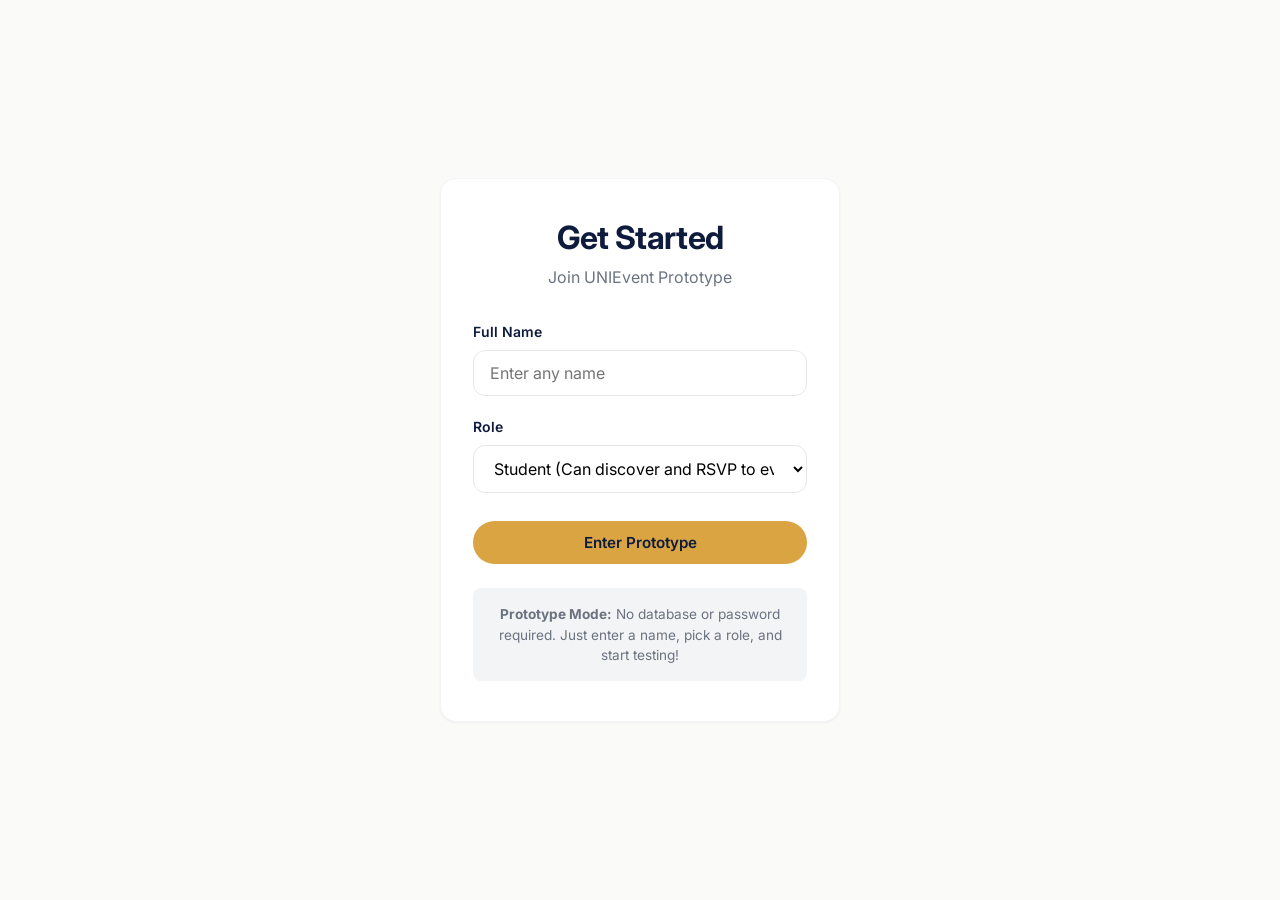
==== admin.html @ 9e29247a "feat: Add UNIEvent static prototype" ====
<!DOCTYPE html>
<html lang="en">
<head>
  <meta charset="UTF-8">
  <meta name="viewport" content="width=device-width, initial-scale=1.0">
  <title>Admin Dashboard | UNIEvent</title>
  <link rel="stylesheet" href="style.css">
  <script src="app.js"></script>
</head>
<body>
  <div class="main-content">
    <div class="container max-w-7xl">
      <div style="margin-bottom: 2rem;">
        <h1 class="title">Admin Dashboard</h1>
        <p style="color: var(--gray-500); margin-top: 0.5rem; font-size: 1.125rem;">Review and manage event submissions</p>
      </div>

      <div class="grid grid-cols-1 grid-cols-2">
        <div>
          <h2 style="font-size: 1.25rem; font-weight: 700; margin-bottom: 1rem; border-bottom: 2px solid var(--gray-200); padding-bottom: 0.5rem;">Needs Approval</h2>
          <div id="pending-list" style="display: flex; flex-direction: column; gap: 1rem;"></div>
        </div>

        <div>
          <h2 style="font-size: 1.25rem; font-weight: 700; margin-bottom: 1rem; border-bottom: 2px solid var(--gray-200); padding-bottom: 0.5rem;">Recently Decided</h2>
          <div id="decided-list" style="display: flex; flex-direction: column; gap: 1rem;"></div>
        </div>
      </div>
    </div>
  </div>

  <script>
    document.addEventListener('DOMContentLoaded', () => {
      if (!checkAuth()) return;

      if (currentUser.role !== 'admin') {
        window.location.href = 'index.html';
        return;
      }

      loadAdminData();
    });

    function loadAdminData() {
      const allEvents = JSON.parse(localStorage.getItem('uni_events') || '[]');
      
      const pending = allEvents.filter(e => e.status === 'pending');
      const decided = allEvents.filter(e => e.status !== 'pending').slice(0, 10);

      renderPending(pending);
      renderDecided(decided);
    }

    function renderPending(events) {
      const container = document.getElementById('pending-list');
      if (events.length === 0) {
        container.innerHTML = `<div style="padding: 2rem; text-align: center; color: var(--gray-500); background: var(--white); border-radius: 1rem; border: 1px dashed var(--gray-200);">All caught up! No pending events.</div>`;
        return;
      }

      container.innerHTML = events.map(ev => `
        <div class="card" style="padding: 1.5rem; display: flex; flex-direction: column; gap: 1rem;">
          <div style="display: flex; justify-content: space-between; align-items: flex-start;">
            <div>
              <span class="badge badge-pending" style="margin-bottom: 0.5rem;">${ev.category}</span>
              <h3 style="font-size: 1.125rem; font-weight: 700;">${ev.title}</h3>
              <div style="font-size: 0.875rem; color: var(--gray-500); margin-top: 0.25rem;">
                By ${ev.requested_by_name || 'Unknown'} &bull; ${ev.venue} &bull; ${ev.event_date}
              </div>
            </div>
            ${ev.image_url ? `<img src="${ev.image_url}" style="width: 60px; height: 60px; border-radius: 0.5rem; object-fit: cover;">` : ''}
          </div>
          <p style="font-size: 0.875rem; color: var(--gray-500); display: -webkit-box; -webkit-line-clamp: 2; -webkit-box-orient: vertical; overflow: hidden;">
            ${ev.description}
          </p>
          <div style="display: flex; gap: 0.5rem; border-top: 1px solid var(--gray-100); padding-top: 1rem; margin-top: 0.5rem;">
            <button onclick="handleDecision('${ev.id}', 'approved')" class="btn btn-primary" style="flex: 1;">Approve</button>
            <button onclick="handleRejectPrompt('${ev.id}')" class="btn btn-outline" style="flex: 1; color: #9B1C1C; border-color: #FDE8E8; background: #FDE8E8;">Reject</button>
          </div>
        </div>
      `).join('');
    }

    function renderDecided(events) {
      const container = document.getElementById('decided-list');
      if (events.length === 0) {
        container.innerHTML = `<div style="padding: 2rem; text-align: center; color: var(--gray-500);">No recent history.</div>`;
        return;
      }

      container.innerHTML = events.map(ev => `
        <div class="card" style="padding: 1rem; display: flex; align-items: center; justify-content: space-between;">
          <div>
            <h4 style="font-weight: 600; font-size: 0.95rem;">${ev.title}</h4>
            <div style="font-size: 0.75rem; color: var(--gray-500);">By ${ev.requested_by_name || 'Unknown'}</div>
          </div>
          <span class="badge badge-${ev.status}">${ev.status}</span>
        </div>
      `).join('');
    }

    function handleDecision(id, status, reason = null) {
      const events = JSON.parse(localStorage.getItem('uni_events') || '[]');
      const idx = events.findIndex(e => e.id === id);
      if (idx !== -1) {
        events[idx].status = status;
        events[idx].reject_reason = reason;
        localStorage.setItem('uni_events', JSON.stringify(events));
        showToast(`Event ${status}`);
        loadAdminData();
      }
    }

    function handleRejectPrompt(id) {
      const reason = prompt("Enter reason for rejection:");
      if (reason !== null && reason.trim() !== "") {
        handleDecision(id, 'rejected', reason.trim());
      } else if (reason !== null) {
        showToast('Reason is required to reject');
      }
    }
  </script>
</body>
</html>
---- style.css ----
@import url('https://fonts.googleapis.com/css2?family=Inter:wght@400;500;600;700;800&display=swap');

:root {
  --navy: #0F1B3C;
  --amber: #D9A441;
  --offwhite: #FAFAF8;
  --white: #FFFFFF;
  --gray-100: #F3F4F6;
  --gray-200: #E5E7EB;
  --gray-400: #9CA3AF;
  --gray-500: #6B7280;
  --shadow-sm: 0 1px 2px 0 rgb(0 0 0 / 0.05);
  --shadow-md: 0 4px 6px -1px rgb(0 0 0 / 0.1), 0 2px 4px -2px rgb(0 0 0 / 0.1);
  --shadow-lg: 0 10px 15px -3px rgb(0 0 0 / 0.1), 0 4px 6px -4px rgb(0 0 0 / 0.1);
}

* {
  box-sizing: border-box;
  margin: 0;
  padding: 0;
}

body {
  font-family: 'Inter', sans-serif;
  background-color: var(--offwhite);
  color: var(--navy);
  line-height: 1.5;
  -webkit-font-smoothing: antialiased;
}

a {
  color: inherit;
  text-decoration: none;
}

button {
  cursor: pointer;
  font-family: inherit;
}

/* Typography */
h1, h2, h3, h4 {
  font-weight: 700;
  letter-spacing: -0.02em;
}

.title {
  font-size: 2.5rem;
  line-height: 1.2;
}

/* Utilities */
.container {
  max-w-width: 1200px;
  margin: 0 auto;
  padding: 0 1.5rem;
}

.max-w-md { max-width: 28rem; margin: 0 auto; }
.max-w-7xl { max-width: 80rem; margin: 0 auto; }

/* Buttons */
.btn {
  display: inline-flex;
  align-items: center;
  justify-content: center;
  padding: 0.75rem 1.5rem;
  border-radius: 9999px; /* full rounded */
  font-weight: 600;
  transition: all 0.2s ease;
  border: none;
  font-size: 0.95rem;
}

.btn-primary {
  background-color: var(--amber);
  color: var(--navy);
}

.btn-primary:hover {
  transform: translateY(-1px);
  box-shadow: var(--shadow-md);
  filter: brightness(0.95);
}

.btn-navy {
  background-color: var(--navy);
  color: var(--white);
}

.btn-navy:hover {
  transform: translateY(-1px);
  box-shadow: var(--shadow-md);
  opacity: 0.95;
}

.btn-outline {
  background-color: transparent;
  border: 1px solid var(--gray-200);
  color: var(--navy);
}

.btn-outline:hover {
  background-color: var(--gray-100);
}

.btn:disabled {
  opacity: 0.5;
  cursor: not-allowed;
  transform: none;
  box-shadow: none;
}

/* Cards */
.card {
  background-color: var(--white);
  border-radius: 1rem;
  box-shadow: var(--shadow-sm);
  transition: all 0.3s ease;
  border: 1px solid var(--gray-100);
  overflow: hidden;
}

.card:hover {
  transform: translateY(-2px);
  box-shadow: var(--shadow-md);
}

/* Forms */
.form-group {
  margin-bottom: 1.25rem;
}

.form-label {
  display: block;
  font-size: 0.875rem;
  font-weight: 600;
  margin-bottom: 0.5rem;
}

.form-control {
  width: 100%;
  padding: 0.75rem 1rem;
  border-radius: 0.75rem;
  border: 1px solid var(--gray-200);
  font-family: inherit;
  font-size: 1rem;
  transition: all 0.2s;
  background-color: var(--white);
}

.form-control:focus {
  outline: none;
  border-color: var(--amber);
  box-shadow: 0 0 0 3px rgba(217, 164, 65, 0.1);
}

/* Navigation */
.navbar {
  background-color: rgba(255, 255, 255, 0.8);
  backdrop-filter: blur(12px);
  border-bottom: 1px solid var(--gray-100);
  position: fixed;
  top: 0;
  left: 0;
  right: 0;
  height: 4rem;
  z-index: 50;
  display: flex;
  align-items: center;
}

.nav-container {
  display: flex;
  justify-content: space-between;
  align-items: center;
  width: 100%;
  max-width: 80rem;
  margin: 0 auto;
  padding: 0 1.5rem;
}

.nav-brand {
  font-size: 1.25rem;
  font-weight: 800;
  letter-spacing: -0.05em;
}

.nav-brand span {
  color: var(--amber);
}

.nav-right {
  display: flex;
  align-items: center;
  gap: 1.5rem;
}

.nav-links {
  display: flex;
  gap: 1.5rem;
}

.nav-link {
  font-size: 0.875rem;
  font-weight: 600;
  color: var(--gray-500);
  transition: color 0.2s;
}

.nav-link:hover {
  color: var(--navy);
}

.user-profile {
  display: flex;
  align-items: center;
  gap: 1rem;
  padding-left: 1.5rem;
  border-left: 1px solid var(--gray-200);
}

.user-info {
  display: flex;
  flex-direction: column;
  align-items: flex-end;
}

.user-name {
  font-size: 0.875rem;
  font-weight: 600;
}

.role-badge {
  font-size: 0.65rem;
  font-weight: 700;
  padding: 0.125rem 0.5rem;
  border-radius: 9999px;
  text-transform: uppercase;
  letter-spacing: 0.05em;
}

.role-student { background-color: #DEF7EC; color: #03543F; }
.role-committee { background-color: #E1EFFE; color: #1E429F; }
.role-admin { background-color: #FDE8E8; color: #9B1C1C; }

/* Main Content */
.main-content {
  padding-top: 6rem;
  padding-bottom: 4rem;
  min-height: 100vh;
}

/* Badges & Pills */
.badge {
  display: inline-block;
  padding: 0.25rem 0.75rem;
  border-radius: 9999px;
  font-size: 0.75rem;
  font-weight: 600;
}

.badge-pending { background-color: #FEF3C7; color: #92400E; }
.badge-approved { background-color: #DEF7EC; color: #03543F; }
.badge-rejected { background-color: #FDE8E8; color: #9B1C1C; }

/* Grid */
.grid {
  display: grid;
  gap: 1.5rem;
}

.grid-cols-1 { grid-template-columns: repeat(1, minmax(0, 1fr)); }
@media (min-width: 768px) {
  .grid-cols-2 { grid-template-columns: repeat(2, minmax(0, 1fr)); }
}
@media (min-width: 1024px) {
  .grid-cols-3 { grid-template-columns: repeat(3, minmax(0, 1fr)); }
}

/* Event Card Specifics */
.event-img {
  width: 100%;
  height: 12rem;
  object-fit: cover;
  background: linear-gradient(135deg, var(--navy) 0%, #1A2E63 100%);
}

.event-content {
  padding: 1.5rem;
}

.event-title {
  font-size: 1.25rem;
  font-weight: 700;
  margin: 0.5rem 0;
  line-height: 1.3;
}

.event-meta {
  display: flex;
  align-items: center;
  gap: 0.5rem;
  font-size: 0.875rem;
  color: var(--gray-500);
  margin-bottom: 1rem;
}

/* Filter Bar */
.filter-bar {
  display: flex;
  gap: 0.5rem;
  overflow-x: auto;
  padding-bottom: 1rem;
  margin-bottom: 1rem;
  -ms-overflow-style: none;
  scrollbar-width: none;
}
.filter-bar::-webkit-scrollbar {
  display: none;
}

.filter-pill {
  white-space: nowrap;
  padding: 0.5rem 1rem;
  border-radius: 9999px;
  background-color: var(--white);
  border: 1px solid var(--gray-200);
  font-size: 0.875rem;
  font-weight: 500;
  cursor: pointer;
  transition: all 0.2s;
}
.filter-pill.active {
  background-color: var(--navy);
  color: var(--white);
  border-color: var(--navy);
}

.hidden {
  display: none !important;
}

/* Hero for details */
.hero {
  height: 20rem;
  border-radius: 1rem;
  background: linear-gradient(135deg, var(--navy) 0%, #1A2E63 100%);
  margin-bottom: 2rem;
  overflow: hidden;
}
.hero img {
  width: 100%;
  height: 100%;
  object-fit: cover;
}

/* Loading */
.loading {
  text-align: center;
  padding: 3rem;
  color: var(--gray-500);
}

/* Toast */
#toast {
  position: fixed;
  bottom: 2rem;
  right: 2rem;
  background: var(--navy);
  color: var(--white);
  padding: 1rem 1.5rem;
  border-radius: 0.75rem;
  box-shadow: var(--shadow-lg);
  transform: translateY(150%);
  transition: transform 0.3s ease;
  z-index: 100;
}
#toast.show {
  transform: translateY(0);
}
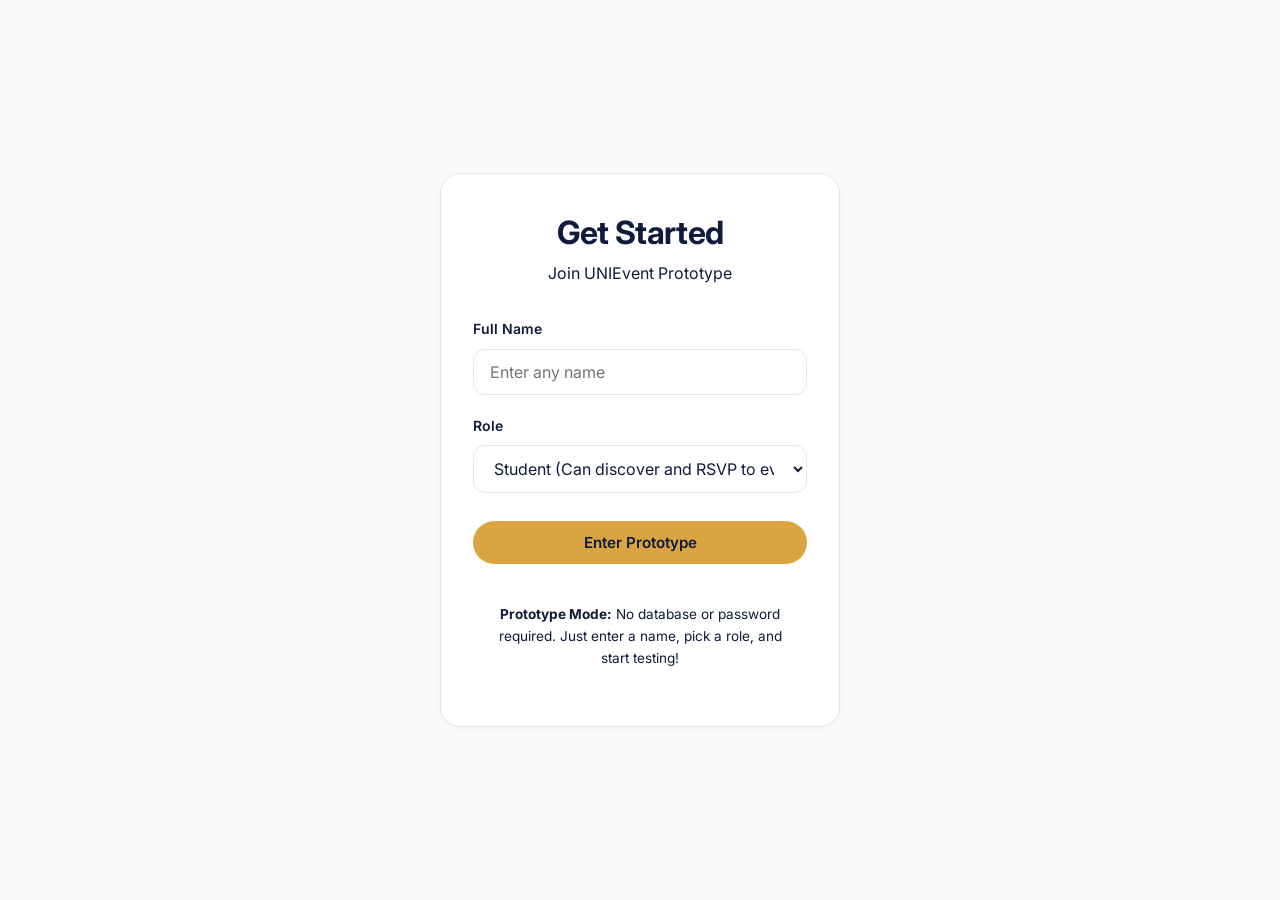
==== commit 12ca76d6: "feat: Add dark mode and dynamic category colors, improve UI/UX" ====
--- a/admin.html
+++ b/admin.html
@@ -62,7 +62,7 @@
         <div class="card" style="padding: 1.5rem; display: flex; flex-direction: column; gap: 1rem;">
           <div style="display: flex; justify-content: space-between; align-items: flex-start;">
             <div>
-              <span class="badge badge-pending" style="margin-bottom: 0.5rem;">${ev.category}</span>
+              <span class="badge badge-cat-${ev.category.toLowerCase()}" style="margin-bottom: 0.5rem;">${ev.category}</span>
               <h3 style="font-size: 1.125rem; font-weight: 700;">${ev.title}</h3>
               <div style="font-size: 0.875rem; color: var(--gray-500); margin-top: 0.25rem;">
                 By ${ev.requested_by_name || 'Unknown'} &bull; ${ev.venue} &bull; ${ev.event_date}
--- a/style.css
+++ b/style.css
@@ -1,17 +1,44 @@
 @import url('https://fonts.googleapis.com/css2?family=Inter:wght@400;500;600;700;800&display=swap');
 
 :root {
-  --navy: #0F1B3C;
+  /* Shared Base Colors */
   --amber: #D9A441;
-  --offwhite: #FAFAF8;
   --white: #FFFFFF;
-  --gray-100: #F3F4F6;
-  --gray-200: #E5E7EB;
-  --gray-400: #9CA3AF;
-  --gray-500: #6B7280;
-  --shadow-sm: 0 1px 2px 0 rgb(0 0 0 / 0.05);
-  --shadow-md: 0 4px 6px -1px rgb(0 0 0 / 0.1), 0 2px 4px -2px rgb(0 0 0 / 0.1);
-  --shadow-lg: 0 10px 15px -3px rgb(0 0 0 / 0.1), 0 4px 6px -4px rgb(0 0 0 / 0.1);
+  --black: #000000;
+  
+  /* Light Theme Default */
+  --bg-color: #FAFAF8;
+  --card-bg: #FFFFFF;
+  --text-main: #0F1B3C;
+  --text-muted: #6B7280;
+  --border-color: #E5E7EB;
+  --nav-bg: rgba(255, 255, 255, 0.85);
+  --hover-bg: #F3F4F6;
+  --input-bg: #FFFFFF;
+  --shadow-sm: 0 2px 4px rgb(0 0 0 / 0.04);
+  --shadow-md: 0 8px 16px rgb(0 0 0 / 0.08);
+  --shadow-lg: 0 12px 24px rgb(0 0 0 / 0.12);
+  --hero-gradient: linear-gradient(135deg, #0F1B3C 0%, #1A2E63 100%);
+  --btn-navy-bg: #0F1B3C;
+  --btn-navy-text: #FFFFFF;
+}
+
+body.dark-mode {
+  /* Dark Theme Overrides */
+  --bg-color: #0B1121;
+  --card-bg: #141C2F;
+  --text-main: #F8FAFC;
+  --text-muted: #94A3B8;
+  --border-color: #1E293B;
+  --nav-bg: rgba(11, 17, 33, 0.85);
+  --hover-bg: #1E293B;
+  --input-bg: #0F172A;
+  --shadow-sm: 0 2px 4px rgb(0 0 0 / 0.2);
+  --shadow-md: 0 8px 16px rgb(0 0 0 / 0.4);
+  --shadow-lg: 0 12px 24px rgb(0 0 0 / 0.5);
+  --hero-gradient: linear-gradient(135deg, #0B1121 0%, #141C2F 100%);
+  --btn-navy-bg: #F8FAFC;
+  --btn-navy-text: #0F1B3C;
 }
 
 * {
@@ -22,10 +49,11 @@
 
 body {
   font-family: 'Inter', sans-serif;
-  background-color: var(--offwhite);
-  color: var(--navy);
-  line-height: 1.5;
+  background-color: var(--bg-color);
+  color: var(--text-main);
+  line-height: 1.6;
   -webkit-font-smoothing: antialiased;
+  transition: background-color 0.3s ease, color 0.3s ease;
 }
 
 a {
@@ -36,12 +64,15 @@
 button {
   cursor: pointer;
   font-family: inherit;
+  border: none;
+  background: none;
 }
 
 /* Typography */
 h1, h2, h3, h4 {
   font-weight: 700;
   letter-spacing: -0.02em;
+  color: var(--text-main);
 }
 
 .title {
@@ -51,12 +82,12 @@
 
 /* Utilities */
 .container {
-  max-w-width: 1200px;
+  max-width: 1200px;
   margin: 0 auto;
   padding: 0 1.5rem;
 }
 
-.max-w-md { max-width: 28rem; margin: 0 auto; }
+.max-w-md { max-width: 32rem; margin: 0 auto; }
 .max-w-7xl { max-width: 80rem; margin: 0 auto; }
 
 /* Buttons */
@@ -65,65 +96,89 @@
   align-items: center;
   justify-content: center;
   padding: 0.75rem 1.5rem;
-  border-radius: 9999px; /* full rounded */
-  font-weight: 600;
-  transition: all 0.2s ease;
+  border-radius: 9999px;
+  font-weight: 600;
+  transition: all 0.2s cubic-bezier(0.4, 0, 0.2, 1);
   border: none;
   font-size: 0.95rem;
+  gap: 0.5rem;
 }
 
 .btn-primary {
   background-color: var(--amber);
-  color: var(--navy);
+  color: #0F1B3C; /* Always dark for contrast */
 }
 
 .btn-primary:hover {
-  transform: translateY(-1px);
+  transform: translateY(-2px);
   box-shadow: var(--shadow-md);
-  filter: brightness(0.95);
+  filter: brightness(1.1);
 }
 
 .btn-navy {
-  background-color: var(--navy);
-  color: var(--white);
+  background-color: var(--btn-navy-bg);
+  color: var(--btn-navy-text);
 }
 
 .btn-navy:hover {
-  transform: translateY(-1px);
+  transform: translateY(-2px);
   box-shadow: var(--shadow-md);
-  opacity: 0.95;
+  opacity: 0.9;
 }
 
 .btn-outline {
   background-color: transparent;
-  border: 1px solid var(--gray-200);
-  color: var(--navy);
+  border: 1px solid var(--border-color);
+  color: var(--text-main);
 }
 
 .btn-outline:hover {
-  background-color: var(--gray-100);
+  background-color: var(--hover-bg);
+  border-color: var(--text-muted);
 }
 
 .btn:disabled {
   opacity: 0.5;
   cursor: not-allowed;
-  transform: none;
-  box-shadow: none;
+  transform: none !important;
+  box-shadow: none !important;
+}
+
+/* Theme Toggle */
+.theme-toggle {
+  display: flex;
+  align-items: center;
+  justify-content: center;
+  width: 2.5rem;
+  height: 2.5rem;
+  border-radius: 50%;
+  color: var(--text-muted);
+  transition: all 0.2s ease;
+  margin-left: 1rem;
+}
+.theme-toggle:hover {
+  background-color: var(--hover-bg);
+  color: var(--text-main);
+}
+.theme-toggle svg {
+  width: 20px;
+  height: 20px;
 }
 
 /* Cards */
 .card {
-  background-color: var(--white);
-  border-radius: 1rem;
+  background-color: var(--card-bg);
+  border-radius: 1.25rem;
   box-shadow: var(--shadow-sm);
-  transition: all 0.3s ease;
-  border: 1px solid var(--gray-100);
+  transition: all 0.3s cubic-bezier(0.4, 0, 0.2, 1);
+  border: 1px solid var(--border-color);
   overflow: hidden;
 }
 
 .card:hover {
-  transform: translateY(-2px);
-  box-shadow: var(--shadow-md);
+  transform: translateY(-4px);
+  box-shadow: var(--shadow-lg);
+  border-color: var(--text-muted);
 }
 
 /* Forms */
@@ -136,38 +191,42 @@
   font-size: 0.875rem;
   font-weight: 600;
   margin-bottom: 0.5rem;
+  color: var(--text-main);
 }
 
 .form-control {
   width: 100%;
   padding: 0.75rem 1rem;
   border-radius: 0.75rem;
-  border: 1px solid var(--gray-200);
+  border: 1px solid var(--border-color);
   font-family: inherit;
   font-size: 1rem;
   transition: all 0.2s;
-  background-color: var(--white);
+  background-color: var(--input-bg);
+  color: var(--text-main);
 }
 
 .form-control:focus {
   outline: none;
   border-color: var(--amber);
-  box-shadow: 0 0 0 3px rgba(217, 164, 65, 0.1);
+  box-shadow: 0 0 0 3px rgba(217, 164, 65, 0.15);
 }
 
 /* Navigation */
 .navbar {
-  background-color: rgba(255, 255, 255, 0.8);
-  backdrop-filter: blur(12px);
-  border-bottom: 1px solid var(--gray-100);
+  background-color: var(--nav-bg);
+  backdrop-filter: blur(16px);
+  -webkit-backdrop-filter: blur(16px);
+  border-bottom: 1px solid var(--border-color);
   position: fixed;
   top: 0;
   left: 0;
   right: 0;
-  height: 4rem;
+  height: 4.5rem;
   z-index: 50;
   display: flex;
   align-items: center;
+  transition: background-color 0.3s, border-color 0.3s;
 }
 
 .nav-container {
@@ -181,9 +240,10 @@
 }
 
 .nav-brand {
-  font-size: 1.25rem;
+  font-size: 1.5rem;
   font-weight: 800;
   letter-spacing: -0.05em;
+  color: var(--text-main);
 }
 
 .nav-brand span {
@@ -199,17 +259,19 @@
 .nav-links {
   display: flex;
   gap: 1.5rem;
+  align-items: center;
 }
 
 .nav-link {
-  font-size: 0.875rem;
-  font-weight: 600;
-  color: var(--gray-500);
-  transition: color 0.2s;
+  font-size: 0.95rem;
+  font-weight: 600;
+  color: var(--text-muted);
+  transition: color 0.2s, transform 0.2s;
 }
 
 .nav-link:hover {
-  color: var(--navy);
+  color: var(--text-main);
+  transform: translateY(-1px);
 }
 
 .user-profile {
@@ -217,7 +279,7 @@
   align-items: center;
   gap: 1rem;
   padding-left: 1.5rem;
-  border-left: 1px solid var(--gray-200);
+  border-left: 1px solid var(--border-color);
 }
 
 .user-info {
@@ -229,45 +291,56 @@
 .user-name {
   font-size: 0.875rem;
   font-weight: 600;
+  color: var(--text-main);
 }
 
 .role-badge {
   font-size: 0.65rem;
   font-weight: 700;
-  padding: 0.125rem 0.5rem;
+  padding: 0.2rem 0.6rem;
   border-radius: 9999px;
   text-transform: uppercase;
   letter-spacing: 0.05em;
 }
 
-.role-student { background-color: #DEF7EC; color: #03543F; }
-.role-committee { background-color: #E1EFFE; color: #1E429F; }
-.role-admin { background-color: #FDE8E8; color: #9B1C1C; }
+.role-student { background-color: rgba(3, 84, 63, 0.15); color: #10B981; }
+.role-committee { background-color: rgba(30, 66, 159, 0.15); color: #3B82F6; }
+.role-admin { background-color: rgba(155, 28, 28, 0.15); color: #EF4444; }
 
 /* Main Content */
 .main-content {
-  padding-top: 6rem;
+  padding-top: 6.5rem;
   padding-bottom: 4rem;
   min-height: 100vh;
 }
 
-/* Badges & Pills */
+/* Badges & Category Colors */
 .badge {
   display: inline-block;
-  padding: 0.25rem 0.75rem;
+  padding: 0.35rem 0.85rem;
   border-radius: 9999px;
   font-size: 0.75rem;
-  font-weight: 600;
-}
-
-.badge-pending { background-color: #FEF3C7; color: #92400E; }
-.badge-approved { background-color: #DEF7EC; color: #03543F; }
-.badge-rejected { background-color: #FDE8E8; color: #9B1C1C; }
+  font-weight: 700;
+  letter-spacing: 0.02em;
+}
+
+/* Status Badges */
+.badge-pending { background-color: rgba(245, 158, 11, 0.15); color: #F59E0B; }
+.badge-approved { background-color: rgba(16, 185, 129, 0.15); color: #10B981; }
+.badge-rejected { background-color: rgba(239, 68, 68, 0.15); color: #EF4444; }
+
+/* Category Badges */
+.badge-cat-workshop { background-color: rgba(59, 130, 246, 0.15); color: #3B82F6; }
+.badge-cat-competition { background-color: rgba(244, 63, 94, 0.15); color: #F43F5E; }
+.badge-cat-talk { background-color: rgba(139, 92, 246, 0.15); color: #8B5CF6; }
+.badge-cat-social { background-color: rgba(236, 72, 153, 0.15); color: #EC4899; }
+.badge-cat-sports { background-color: rgba(34, 197, 94, 0.15); color: #22C55E; }
+.badge-cat-other { background-color: var(--hover-bg); color: var(--text-muted); }
 
 /* Grid */
 .grid {
   display: grid;
-  gap: 1.5rem;
+  gap: 2rem;
 }
 
 .grid-cols-1 { grid-template-columns: repeat(1, minmax(0, 1fr)); }
@@ -281,20 +354,34 @@
 /* Event Card Specifics */
 .event-img {
   width: 100%;
-  height: 12rem;
+  height: 14rem;
   object-fit: cover;
-  background: linear-gradient(135deg, var(--navy) 0%, #1A2E63 100%);
+  background: var(--hero-gradient);
+  transition: transform 0.5s ease;
+}
+
+.card:hover .event-img {
+  transform: scale(1.05);
+}
+
+.event-img-wrapper {
+  overflow: hidden;
+  border-radius: 1.25rem 1.25rem 0 0;
 }
 
 .event-content {
   padding: 1.5rem;
+  background: var(--card-bg);
+  position: relative;
+  z-index: 10;
 }
 
 .event-title {
-  font-size: 1.25rem;
-  font-weight: 700;
-  margin: 0.5rem 0;
+  font-size: 1.35rem;
+  font-weight: 800;
+  margin: 0.75rem 0;
   line-height: 1.3;
+  color: var(--text-main);
 }
 
 .event-meta {
@@ -302,17 +389,18 @@
   align-items: center;
   gap: 0.5rem;
   font-size: 0.875rem;
-  color: var(--gray-500);
-  margin-bottom: 1rem;
+  color: var(--text-muted);
+  margin-bottom: 1.25rem;
+  font-weight: 500;
 }
 
 /* Filter Bar */
 .filter-bar {
   display: flex;
-  gap: 0.5rem;
+  gap: 0.75rem;
   overflow-x: auto;
-  padding-bottom: 1rem;
-  margin-bottom: 1rem;
+  padding-bottom: 1.5rem;
+  margin-bottom: 1.5rem;
   -ms-overflow-style: none;
   scrollbar-width: none;
 }
@@ -322,19 +410,26 @@
 
 .filter-pill {
   white-space: nowrap;
-  padding: 0.5rem 1rem;
+  padding: 0.6rem 1.25rem;
   border-radius: 9999px;
-  background-color: var(--white);
-  border: 1px solid var(--gray-200);
-  font-size: 0.875rem;
-  font-weight: 500;
+  background-color: var(--card-bg);
+  border: 1px solid var(--border-color);
+  color: var(--text-muted);
+  font-size: 0.95rem;
+  font-weight: 600;
   cursor: pointer;
-  transition: all 0.2s;
+  transition: all 0.2s ease;
+  box-shadow: var(--shadow-sm);
+}
+.filter-pill:hover {
+  border-color: var(--text-muted);
+  color: var(--text-main);
+  transform: translateY(-1px);
 }
 .filter-pill.active {
-  background-color: var(--navy);
-  color: var(--white);
-  border-color: var(--navy);
+  background-color: var(--btn-navy-bg);
+  color: var(--btn-navy-text);
+  border-color: var(--btn-navy-bg);
 }
 
 .hidden {
@@ -343,11 +438,12 @@
 
 /* Hero for details */
 .hero {
-  height: 20rem;
-  border-radius: 1rem;
-  background: linear-gradient(135deg, var(--navy) 0%, #1A2E63 100%);
+  height: 24rem;
+  border-radius: 1.5rem;
+  background: var(--hero-gradient);
   margin-bottom: 2rem;
   overflow: hidden;
+  box-shadow: var(--shadow-md);
 }
 .hero img {
   width: 100%;
@@ -358,8 +454,16 @@
 /* Loading */
 .loading {
   text-align: center;
-  padding: 3rem;
-  color: var(--gray-500);
+  padding: 4rem;
+  color: var(--text-muted);
+  font-weight: 500;
+  animation: pulse 2s infinite;
+}
+
+@keyframes pulse {
+  0% { opacity: 0.6; }
+  50% { opacity: 1; }
+  100% { opacity: 0.6; }
 }
 
 /* Toast */
@@ -367,14 +471,15 @@
   position: fixed;
   bottom: 2rem;
   right: 2rem;
-  background: var(--navy);
-  color: var(--white);
+  background: var(--btn-navy-bg);
+  color: var(--btn-navy-text);
   padding: 1rem 1.5rem;
-  border-radius: 0.75rem;
+  border-radius: 1rem;
   box-shadow: var(--shadow-lg);
   transform: translateY(150%);
-  transition: transform 0.3s ease;
+  transition: transform 0.3s cubic-bezier(0.4, 0, 0.2, 1);
   z-index: 100;
+  font-weight: 600;
 }
 #toast.show {
   transform: translateY(0);
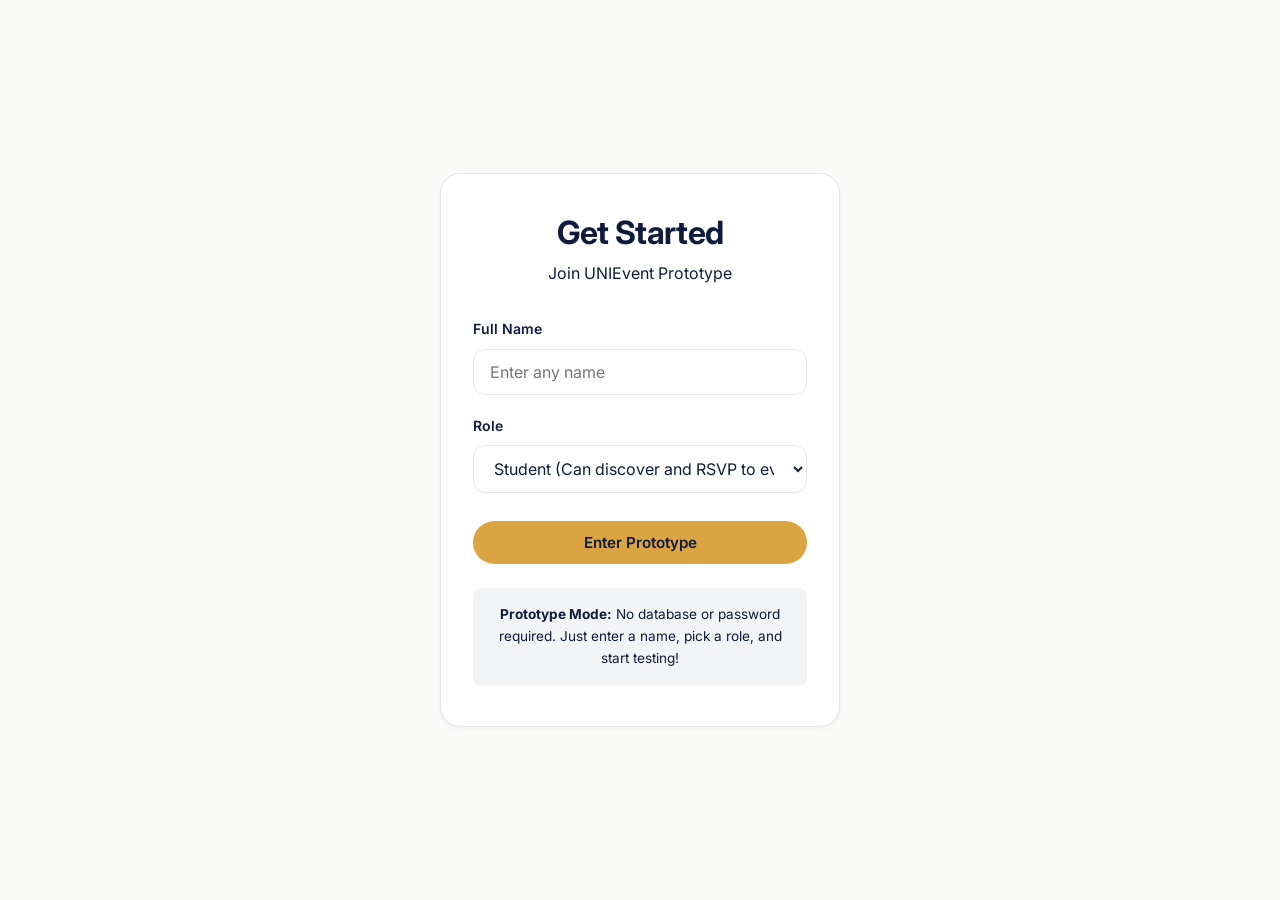
==== commit 1a1eb2e9: "refactor: Enhance UI/UX and organize codebase" ====
--- a/admin.html
+++ b/admin.html
@@ -3,7 +3,7 @@
 <head>
   <meta charset="UTF-8">
   <meta name="viewport" content="width=device-width, initial-scale=1.0">
-  <title>Admin Dashboard | UNIEvent</title>
+  <title>UNIEvent</title>
   <link rel="stylesheet" href="style.css">
   <script src="app.js"></script>
 </head>
@@ -54,7 +54,15 @@
     function renderPending(events) {
       const container = document.getElementById('pending-list');
       if (events.length === 0) {
-        container.innerHTML = `<div style="padding: 2rem; text-align: center; color: var(--gray-500); background: var(--white); border-radius: 1rem; border: 1px dashed var(--gray-200);">All caught up! No pending events.</div>`;
+        container.innerHTML = `
+          <div style="padding: 4rem 1rem; text-align: center; background: var(--card-bg); border-radius: 1.25rem; border: 1px dashed var(--border-color); display: flex; flex-direction: column; align-items: center; justify-content: center;">
+            <div style="color: var(--amber); margin-bottom: 1.25rem; opacity: 0.9; width: 64px; height: 64px; background: rgba(217, 164, 65, 0.1); border-radius: 50%; display: flex; align-items: center; justify-content: center;">
+              <svg width="32" height="32" viewBox="0 0 24 24" fill="none" stroke="currentColor" stroke-width="2" stroke-linecap="round" stroke-linejoin="round"><path d="M22 11.08V12a10 10 0 1 1-5.93-9.14"></path><polyline points="22 4 12 14.01 9 11.01"></polyline></svg>
+            </div>
+            <h3 style="font-size: 1.25rem; font-weight: 700; color: var(--text-main); margin-bottom: 0.5rem;" data-i18n="all_caught_up">All caught up!</h3>
+            <p style="color: var(--text-muted); font-size: 0.95rem;" data-i18n="no_pending_events">There are no events waiting for approval.</p>
+          </div>
+        `;
         return;
       }
 
--- a/style.css
+++ b/style.css
@@ -21,6 +21,7 @@
   --hero-gradient: linear-gradient(135deg, #0F1B3C 0%, #1A2E63 100%);
   --btn-navy-bg: #0F1B3C;
   --btn-navy-text: #FFFFFF;
+  --theme-trans: background-color 0.3s ease, color 0.3s ease, border-color 0.3s ease, box-shadow 0.3s ease;
 }
 
 body.dark-mode {
@@ -41,10 +42,11 @@
   --btn-navy-text: #0F1B3C;
 }
 
-* {
+*, *::before, *::after {
   box-sizing: border-box;
   margin: 0;
   padding: 0;
+  transition: var(--theme-trans);
 }
 
 body {
@@ -53,7 +55,7 @@
   color: var(--text-main);
   line-height: 1.6;
   -webkit-font-smoothing: antialiased;
-  transition: background-color 0.3s ease, color 0.3s ease;
+  overflow-y: scroll;
 }
 
 a {
@@ -98,7 +100,7 @@
   padding: 0.75rem 1.5rem;
   border-radius: 9999px;
   font-weight: 600;
-  transition: all 0.2s cubic-bezier(0.4, 0, 0.2, 1);
+  transition: var(--theme-trans), transform 0.2s cubic-bezier(0.4, 0, 0.2, 1), filter 0.2s;
   border: none;
   font-size: 0.95rem;
   gap: 0.5rem;
@@ -153,7 +155,7 @@
   height: 2.5rem;
   border-radius: 50%;
   color: var(--text-muted);
-  transition: all 0.2s ease;
+  transition: var(--theme-trans);
   margin-left: 1rem;
 }
 .theme-toggle:hover {
@@ -163,6 +165,15 @@
 .theme-toggle svg {
   width: 20px;
   height: 20px;
+}
+
+@keyframes icon-pop {
+  0% { transform: scale(0.5) rotate(-30deg); opacity: 0; }
+  100% { transform: scale(1) rotate(0deg); opacity: 1; }
+}
+
+.pop-anim svg {
+  animation: icon-pop 0.4s cubic-bezier(0.34, 1.56, 0.64, 1) forwards;
 }
 
 /* Cards */
@@ -170,7 +181,7 @@
   background-color: var(--card-bg);
   border-radius: 1.25rem;
   box-shadow: var(--shadow-sm);
-  transition: all 0.3s cubic-bezier(0.4, 0, 0.2, 1);
+  transition: var(--theme-trans), transform 0.3s cubic-bezier(0.4, 0, 0.2, 1);
   border: 1px solid var(--border-color);
   overflow: hidden;
 }
@@ -201,7 +212,7 @@
   border: 1px solid var(--border-color);
   font-family: inherit;
   font-size: 1rem;
-  transition: all 0.2s;
+  transition: var(--theme-trans);
   background-color: var(--input-bg);
   color: var(--text-main);
 }
@@ -226,7 +237,7 @@
   z-index: 50;
   display: flex;
   align-items: center;
-  transition: background-color 0.3s, border-color 0.3s;
+  transition: var(--theme-trans);
 }
 
 .nav-container {
@@ -266,32 +277,94 @@
   font-size: 0.95rem;
   font-weight: 600;
   color: var(--text-muted);
-  transition: color 0.2s, transform 0.2s;
+  padding: 0.5rem 1rem;
+  border-radius: 9999px;
+  transition: var(--theme-trans);
 }
 
 .nav-link:hover {
   color: var(--text-main);
-  transform: translateY(-1px);
-}
-
-.user-profile {
-  display: flex;
-  align-items: center;
-  gap: 1rem;
-  padding-left: 1.5rem;
-  border-left: 1px solid var(--border-color);
-}
-
-.user-info {
+  background-color: var(--hover-bg);
+}
+
+/* User Profile Improved */
+.user-profile-improved {
+  position: relative;
+  display: flex;
+  align-items: center;
+  gap: 0.75rem;
+  padding: 0.35rem;
+  padding-right: 0.75rem;
+  border-radius: 9999px;
+  margin-left: 1rem;
+  cursor: pointer;
+  transition: background-color 0.2s ease;
+  border: 1px solid transparent;
+}
+.user-profile-improved:hover {
+  background-color: var(--hover-bg);
+  border-color: var(--border-color);
+}
+.avatar {
+  width: 2.25rem;
+  height: 2.25rem;
+  border-radius: 50%;
+  background: var(--hero-gradient);
+  color: var(--white);
+  display: flex;
+  align-items: center;
+  justify-content: center;
+  font-weight: 700;
+  font-size: 0.95rem;
+}
+.user-details {
   display: flex;
   flex-direction: column;
-  align-items: flex-end;
-}
-
+  align-items: flex-start;
+  line-height: 1.2;
+}
 .user-name {
   font-size: 0.875rem;
+  font-weight: 700;
+  color: var(--text-main);
+}
+.user-dropdown {
+  position: absolute;
+  top: calc(100% + 0.5rem);
+  right: 0;
+  background-color: var(--card-bg);
+  border: 1px solid var(--border-color);
+  border-radius: 1rem;
+  padding: 0.5rem;
+  box-shadow: var(--shadow-lg);
+  opacity: 0;
+  visibility: hidden;
+  transform: translateY(-10px);
+  transition: var(--theme-trans), opacity 0.2s, visibility 0.2s, transform 0.2s cubic-bezier(0.4, 0, 0.2, 1);
+  min-width: 150px;
+}
+.user-profile-improved:hover .user-dropdown {
+  opacity: 1;
+  visibility: visible;
+  transform: translateY(0);
+}
+.dropdown-item {
+  display: block;
+  width: 100%;
+  text-align: left;
+  padding: 0.75rem 1rem;
+  font-size: 0.9rem;
   font-weight: 600;
-  color: var(--text-main);
+  border-radius: 0.5rem;
+  color: var(--text-main);
+  transition: var(--theme-trans);
+}
+.dropdown-item:hover {
+  background-color: var(--hover-bg);
+}
+.lang-toggle:hover {
+  background-color: var(--hover-bg);
+  color: var(--text-main) !important;
 }
 
 .role-badge {
@@ -357,7 +430,7 @@
   height: 14rem;
   object-fit: cover;
   background: var(--hero-gradient);
-  transition: transform 0.5s ease;
+  transition: var(--theme-trans), transform 0.5s ease;
 }
 
 .card:hover .event-img {
@@ -399,6 +472,7 @@
   display: flex;
   gap: 0.75rem;
   overflow-x: auto;
+  padding-top: 0.25rem;
   padding-bottom: 1.5rem;
   margin-bottom: 1.5rem;
   -ms-overflow-style: none;
@@ -418,7 +492,7 @@
   font-size: 0.95rem;
   font-weight: 600;
   cursor: pointer;
-  transition: all 0.2s ease;
+  transition: var(--theme-trans), transform 0.2s ease;
   box-shadow: var(--shadow-sm);
 }
 .filter-pill:hover {
@@ -471,16 +545,39 @@
   position: fixed;
   bottom: 2rem;
   right: 2rem;
-  background: var(--btn-navy-bg);
-  color: var(--btn-navy-text);
+  background: var(--card-bg);
+  color: var(--text-main);
   padding: 1rem 1.5rem;
   border-radius: 1rem;
   box-shadow: var(--shadow-lg);
-  transform: translateY(150%);
-  transition: transform 0.3s cubic-bezier(0.4, 0, 0.2, 1);
+  border: 1px solid var(--border-color);
+  border-left: 4px solid var(--amber);
+  transform: translateX(120%);
+  transition: transform 0.4s cubic-bezier(0.175, 0.885, 0.32, 1.275);
   z-index: 100;
   font-weight: 600;
+  display: flex;
+  align-items: center;
+  gap: 0.75rem;
 }
 #toast.show {
-  transform: translateY(0);
-}
+  transform: translateX(0);
+}
+
+/* Auth Layout */
+.auth-container {
+  min-height: 100vh;
+  display: flex;
+  align-items: center;
+  justify-content: center;
+  padding: 1.5rem;
+}
+.auth-card {
+  width: 100%;
+  max-width: 400px;
+  padding: 2.5rem 2rem;
+}
+.auth-header {
+  text-align: center;
+  margin-bottom: 2rem;
+}
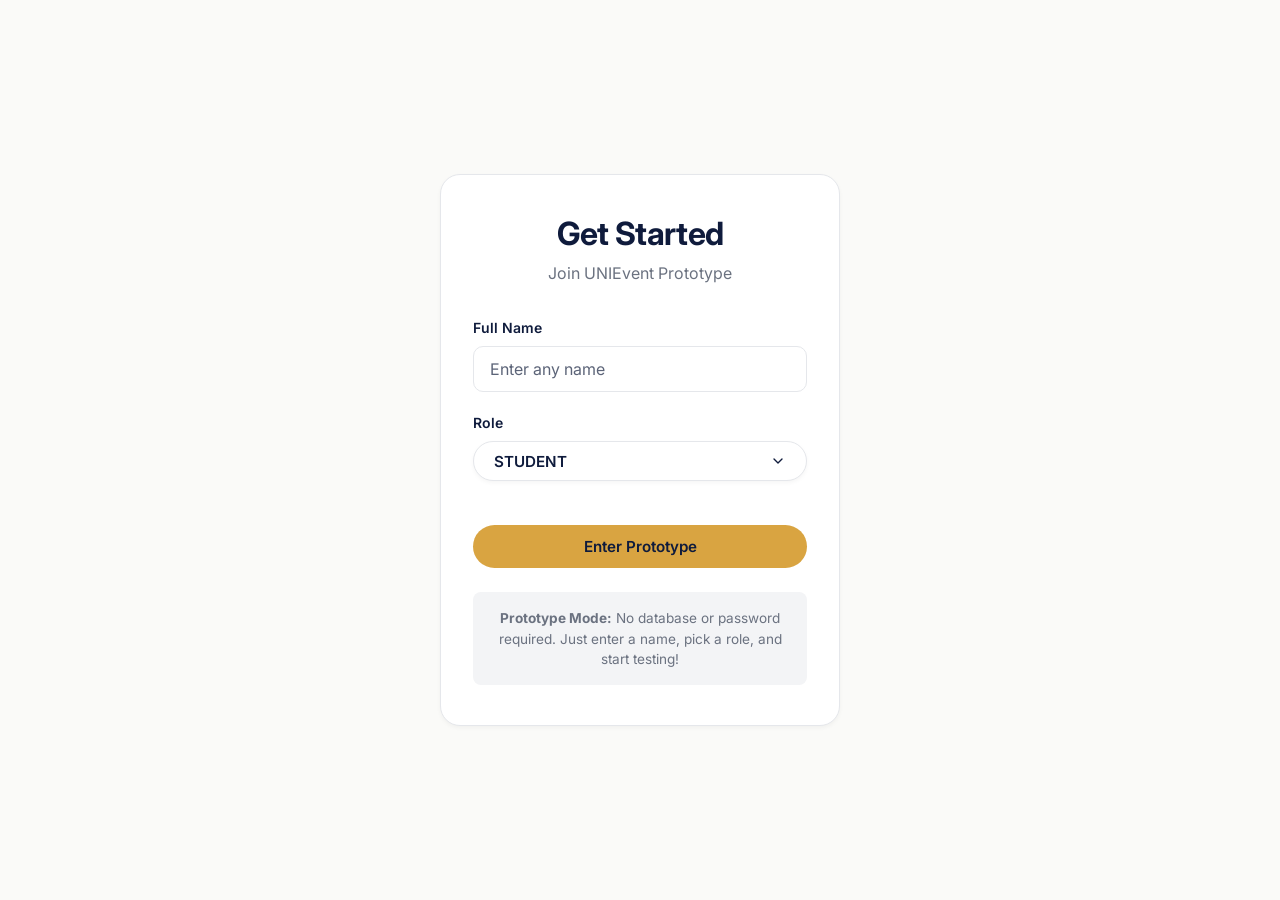
==== commit 32356a93: "feat: complete UI/UX overhaul, implement SCORUN system, optimize CSS rendering, and update README" ====
--- a/admin.html
+++ b/admin.html
@@ -2,6 +2,7 @@
 <html lang="en">
 <head>
   <meta charset="UTF-8">
+  <script>if(localStorage.getItem('uni_theme')==='dark') document.documentElement.classList.add('dark-mode');</script>
   <meta name="viewport" content="width=device-width, initial-scale=1.0">
   <title>UNIEvent</title>
   <link rel="stylesheet" href="style.css">
@@ -15,15 +16,21 @@
         <p style="color: var(--gray-500); margin-top: 0.5rem; font-size: 1.125rem;">Review and manage event submissions</p>
       </div>
 
-      <div class="grid grid-cols-1 grid-cols-2">
+      <div class="grid grid-cols-1 grid-cols-2" style="gap: 2rem; align-items: start;">
         <div>
-          <h2 style="font-size: 1.25rem; font-weight: 700; margin-bottom: 1rem; border-bottom: 2px solid var(--gray-200); padding-bottom: 0.5rem;">Needs Approval</h2>
+          <h2 class="admin-section-header">
+            <svg width="18" height="18" viewBox="0 0 24 24" fill="none" stroke="currentColor" stroke-width="2" stroke-linecap="round" stroke-linejoin="round"><circle cx="12" cy="12" r="10"></circle><line x1="12" y1="8" x2="12" y2="12"></line><line x1="12" y1="16" x2="12.01" y2="16"></line></svg>
+            Needs Approval
+          </h2>
           <div id="pending-list" style="display: flex; flex-direction: column; gap: 1rem;"></div>
         </div>
 
         <div>
-          <h2 style="font-size: 1.25rem; font-weight: 700; margin-bottom: 1rem; border-bottom: 2px solid var(--gray-200); padding-bottom: 0.5rem;">Recently Decided</h2>
-          <div id="decided-list" style="display: flex; flex-direction: column; gap: 1rem;"></div>
+          <h2 class="admin-section-header">
+            <svg width="18" height="18" viewBox="0 0 24 24" fill="none" stroke="currentColor" stroke-width="2" stroke-linecap="round" stroke-linejoin="round"><polyline points="9 11 12 14 22 4"></polyline><path d="M21 12v7a2 2 0 0 1-2 2H5a2 2 0 0 1-2-2V5a2 2 0 0 1 2-2h11"></path></svg>
+            Recently Decided
+          </h2>
+          <div id="decided-list" style="display: flex; flex-direction: column; gap: 0.75rem;"></div>
         </div>
       </div>
     </div>
@@ -67,23 +74,42 @@
       }
 
       container.innerHTML = events.map(ev => `
-        <div class="card" style="padding: 1.5rem; display: flex; flex-direction: column; gap: 1rem;">
-          <div style="display: flex; justify-content: space-between; align-items: flex-start;">
-            <div>
-              <span class="badge badge-cat-${ev.category.toLowerCase()}" style="margin-bottom: 0.5rem;">${ev.category}</span>
-              <h3 style="font-size: 1.125rem; font-weight: 700;">${ev.title}</h3>
-              <div style="font-size: 0.875rem; color: var(--gray-500); margin-top: 0.25rem;">
-                By ${ev.requested_by_name || 'Unknown'} &bull; ${ev.venue} &bull; ${ev.event_date}
+        <div class="card animate-in" style="padding: 1.5rem; display: flex; flex-direction: column; gap: 1rem;" id="ev-card-${ev.id}">
+          <div style="display: flex; justify-content: space-between; align-items: flex-start; gap: 1rem;">
+            <div style="flex: 1; min-width: 0;">
+              <div style="display: flex; align-items: center; gap: 0.5rem; margin-bottom: 0.5rem;">
+                <span class="badge badge-cat-${ev.category.toLowerCase()}">${ev.category}</span>
+              </div>
+              <h3 style="font-size: 1.05rem; font-weight: 700; margin-bottom: 0.25rem;">${ev.title}</h3>
+              <div style="font-size: 0.8rem; color: var(--text-muted); display: flex; flex-wrap: wrap; gap: 0.5rem;">
+                <span>By <strong>${ev.requested_by_name || 'Unknown'}</strong></span>
+                <span>&bull;</span>
+                <span>${ev.event_date}</span>
+                <span>&bull;</span>
+                <span>${ev.venue}</span>
               </div>
             </div>
-            ${ev.image_url ? `<img src="${ev.image_url}" style="width: 60px; height: 60px; border-radius: 0.5rem; object-fit: cover;">` : ''}
+            ${ev.image_url ? `<img src="${ev.image_url}" style="width: 56px; height: 56px; border-radius: 0.5rem; object-fit: cover; flex-shrink: 0;">` : ''}
           </div>
-          <p style="font-size: 0.875rem; color: var(--gray-500); display: -webkit-box; -webkit-line-clamp: 2; -webkit-box-orient: vertical; overflow: hidden;">
-            ${ev.description}
-          </p>
-          <div style="display: flex; gap: 0.5rem; border-top: 1px solid var(--gray-100); padding-top: 1rem; margin-top: 0.5rem;">
-            <button onclick="handleDecision('${ev.id}', 'approved')" class="btn btn-primary" style="flex: 1;">Approve</button>
-            <button onclick="handleRejectPrompt('${ev.id}')" class="btn btn-outline" style="flex: 1; color: #9B1C1C; border-color: #FDE8E8; background: #FDE8E8;">Reject</button>
+          <p style="font-size: 0.875rem; color: var(--text-muted); display: -webkit-box; -webkit-line-clamp: 2; -webkit-box-orient: vertical; overflow: hidden; line-height: 1.6;">${ev.description}</p>
+          
+          <div id="reject-form-${ev.id}" style="display: none;">
+            <textarea id="reject-reason-${ev.id}" class="form-control" rows="2" placeholder="Reason for rejection (required)" style="margin-bottom: 0.5rem; font-size: 0.9rem;"></textarea>
+            <div style="display: flex; gap: 0.5rem;">
+              <button onclick="submitReject('${ev.id}')" class="btn" style="flex: 1; background: #EF4444; color: white; font-size: 0.875rem;">Confirm Reject</button>
+              <button onclick="cancelReject('${ev.id}')" class="btn btn-outline" style="flex: 1; font-size: 0.875rem;">Cancel</button>
+            </div>
+          </div>
+
+          <div id="action-btns-${ev.id}" style="display: flex; gap: 0.5rem; border-top: 1px solid var(--border-color); padding-top: 1rem;">
+            <button onclick="handleDecision('${ev.id}', 'approved')" class="btn btn-primary" style="flex: 1; font-size: 0.9rem;">
+              <svg width="14" height="14" viewBox="0 0 24 24" fill="none" stroke="currentColor" stroke-width="2.5" stroke-linecap="round" stroke-linejoin="round"><polyline points="20 6 9 17 4 12"></polyline></svg>
+              Approve
+            </button>
+            <button onclick="showRejectForm('${ev.id}')" class="btn btn-outline" style="flex: 1; color: #EF4444; border-color: rgba(239,68,68,0.3); font-size: 0.9rem;">
+              <svg width="14" height="14" viewBox="0 0 24 24" fill="none" stroke="currentColor" stroke-width="2.5" stroke-linecap="round" stroke-linejoin="round"><line x1="18" y1="6" x2="6" y2="18"></line><line x1="6" y1="6" x2="18" y2="18"></line></svg>
+              Reject
+            </button>
           </div>
         </div>
       `).join('');
@@ -97,12 +123,12 @@
       }
 
       container.innerHTML = events.map(ev => `
-        <div class="card" style="padding: 1rem; display: flex; align-items: center; justify-content: space-between;">
-          <div>
-            <h4 style="font-weight: 600; font-size: 0.95rem;">${ev.title}</h4>
-            <div style="font-size: 0.75rem; color: var(--gray-500);">By ${ev.requested_by_name || 'Unknown'}</div>
+        <div class="card" style="padding: 1rem; display: flex; align-items: center; justify-content: space-between; gap: 1rem;">
+          <div style="min-width: 0;">
+            <h4 style="font-weight: 600; font-size: 0.95rem; white-space: nowrap; overflow: hidden; text-overflow: ellipsis;">${ev.title}</h4>
+            <div style="font-size: 0.75rem; color: var(--text-muted); margin-top: 0.15rem;">By ${ev.requested_by_name || 'Unknown'} &bull; ${ev.event_date}</div>
           </div>
-          <span class="badge badge-${ev.status}">${ev.status}</span>
+          <span class="badge badge-${ev.status}" style="flex-shrink: 0;">${ev.status}</span>
         </div>
       `).join('');
     }
@@ -114,18 +140,30 @@
         events[idx].status = status;
         events[idx].reject_reason = reason;
         localStorage.setItem('uni_events', JSON.stringify(events));
-        showToast(`Event ${status}`);
+        showToast(status === 'approved' ? '✓ Event approved!' : '✗ Event rejected');
         loadAdminData();
       }
     }
 
-    function handleRejectPrompt(id) {
-      const reason = prompt("Enter reason for rejection:");
-      if (reason !== null && reason.trim() !== "") {
-        handleDecision(id, 'rejected', reason.trim());
-      } else if (reason !== null) {
-        showToast('Reason is required to reject');
+    function showRejectForm(id) {
+      document.getElementById(`reject-form-${id}`).style.display = 'block';
+      document.getElementById(`action-btns-${id}`).style.display = 'none';
+      document.getElementById(`reject-reason-${id}`).focus();
+    }
+
+    function cancelReject(id) {
+      document.getElementById(`reject-form-${id}`).style.display = 'none';
+      document.getElementById(`action-btns-${id}`).style.display = 'flex';
+    }
+
+    function submitReject(id) {
+      const reason = document.getElementById(`reject-reason-${id}`).value.trim();
+      if (!reason) {
+        showToast('Please enter a rejection reason');
+        document.getElementById(`reject-reason-${id}`).focus();
+        return;
       }
+      handleDecision(id, 'rejected', reason);
     }
   </script>
 </body>
--- a/style.css
+++ b/style.css
@@ -5,7 +5,9 @@
   --amber: #D9A441;
   --white: #FFFFFF;
   --black: #000000;
-  
+  --accent: #D9A441;  /* Light mode accent = amber */
+  --accent-glow: rgba(217, 164, 65, 0.2);
+
   /* Light Theme Default */
   --bg-color: #FAFAF8;
   --card-bg: #FFFFFF;
@@ -22,40 +24,89 @@
   --btn-navy-bg: #0F1B3C;
   --btn-navy-text: #FFFFFF;
   --theme-trans: background-color 0.3s ease, color 0.3s ease, border-color 0.3s ease, box-shadow 0.3s ease;
-}
-
-body.dark-mode {
-  /* Dark Theme Overrides */
-  --bg-color: #0B1121;
-  --card-bg: #141C2F;
-  --text-main: #F8FAFC;
-  --text-muted: #94A3B8;
-  --border-color: #1E293B;
-  --nav-bg: rgba(11, 17, 33, 0.85);
-  --hover-bg: #1E293B;
-  --input-bg: #0F172A;
-  --shadow-sm: 0 2px 4px rgb(0 0 0 / 0.2);
-  --shadow-md: 0 8px 16px rgb(0 0 0 / 0.4);
-  --shadow-lg: 0 12px 24px rgb(0 0 0 / 0.5);
-  --hero-gradient: linear-gradient(135deg, #0B1121 0%, #141C2F 100%);
-  --btn-navy-bg: #F8FAFC;
-  --btn-navy-text: #0F1B3C;
+  /* Aliases for legacy inline styles */
+  --gray-500: #6B7280;
+  --gray-400: #9CA3AF;
+  --gray-200: #E5E7EB;
+  /* Semantic status colors */
+  --success-bg: rgba(16, 185, 129, 0.1);
+  --success-text: #059669;
+  --danger-bg: rgba(239, 68, 68, 0.1);
+  --danger-text: #EF4444;
+  --danger-border: rgba(239, 68, 68, 0.25);
+}
+
+html.dark-mode, .dark-mode {
+  /* Dark Theme — Elevation Scale */
+  --bg-color: #0B0F17;
+  --card-bg: #131826;
+  --text-main: #F5F5F7;
+  --text-muted: #A0A8BC;
+  --border-color: #2A3348;
+  --nav-bg: rgba(11, 15, 23, 0.9);
+  --hover-bg: #1F2C42;
+  --input-bg: #1B2233;
+  --shadow-sm: 0 2px 4px rgb(0 0 0 / 0.3);
+  --shadow-md: 0 8px 16px rgb(0 0 0 / 0.5);
+  --shadow-lg: 0 12px 32px rgb(0 0 0 / 0.6);
+  --hero-gradient: linear-gradient(135deg, #0B0F17 0%, #131826 100%);
+  --btn-navy-bg: #F5F5F7;
+  --btn-navy-text: #0B0F17;
+  /* Teal accent */
+  --accent: #14B8A6;
+  --accent-glow: rgba(20, 184, 166, 0.2);
+  /* Aliases */
+  --gray-500: #A0A8BC;
+  --gray-400: #6B7280;
+  --gray-200: #2A3348;
+  /* Semantic status colors — dark mode aware */
+  --success-bg: rgba(20, 184, 166, 0.12);
+  --success-text: #14B8A6;
+  --danger-bg: rgba(239, 68, 68, 0.12);
+  --danger-text: #F87171;
+  --danger-border: rgba(239, 68, 68, 0.25);
+}
+
+html {
+  scroll-behavior: smooth;
 }
 
 *, *::before, *::after {
   box-sizing: border-box;
   margin: 0;
   padding: 0;
+}
+
+body {
+  font-family: 'Inter', system-ui, sans-serif;
+  background-color: var(--bg-color);
+  color: var(--text-main);
+  line-height: 1.5;
   transition: var(--theme-trans);
-}
-
-body {
-  font-family: 'Inter', sans-serif;
-  background-color: var(--bg-color);
-  color: var(--text-main);
-  line-height: 1.6;
-  -webkit-font-smoothing: antialiased;
   overflow-y: scroll;
+  animation: pageFadeIn 0.3s ease-out forwards;
+}
+
+/* Custom Scrollbar */
+::-webkit-scrollbar {
+  width: 12px;
+  height: 12px;
+}
+::-webkit-scrollbar-track {
+  background: var(--bg-color);
+}
+::-webkit-scrollbar-thumb {
+  background-color: var(--border-color);
+  border-radius: 6px;
+  border: 3px solid var(--bg-color);
+}
+::-webkit-scrollbar-thumb:hover {
+  background-color: var(--text-muted);
+}
+
+@keyframes pageFadeIn {
+  from { opacity: 0; }
+  to { opacity: 1; }
 }
 
 a {
@@ -100,10 +151,14 @@
   padding: 0.75rem 1.5rem;
   border-radius: 9999px;
   font-weight: 600;
-  transition: var(--theme-trans), transform 0.2s cubic-bezier(0.4, 0, 0.2, 1), filter 0.2s;
+  transition: transform 0.1s cubic-bezier(0.4, 0, 0.2, 1), filter 0.2s, box-shadow 0.2s, background-color 0.2s;
   border: none;
   font-size: 0.95rem;
   gap: 0.5rem;
+  user-select: none;
+}
+.btn:active {
+  transform: scale(0.96) translateY(1px) !important;
 }
 
 .btn-primary {
@@ -122,10 +177,22 @@
   color: var(--btn-navy-text);
 }
 
+.dark-mode .btn-navy {
+  background: #14B8A6;
+  color: #0B0F17;
+  font-weight: 700;
+}
+
 .btn-navy:hover {
   transform: translateY(-2px);
   box-shadow: var(--shadow-md);
   opacity: 0.9;
+}
+
+.dark-mode .btn-navy:hover {
+  background: #0fd6c2;
+  box-shadow: 0 8px 20px rgba(20, 184, 166, 0.35);
+  opacity: 1;
 }
 
 .btn-outline {
@@ -186,6 +253,11 @@
   overflow: hidden;
 }
 
+.dark-mode .card {
+  border-color: #2A3348;
+  box-shadow: 0 0 0 1px #2A3348, var(--shadow-md);
+}
+
 .card:hover {
   transform: translateY(-4px);
   box-shadow: var(--shadow-lg);
@@ -205,10 +277,14 @@
   color: var(--text-main);
 }
 
+.dark-mode .form-label {
+  color: #A0A8BC;
+}
+
 .form-control {
   width: 100%;
   padding: 0.75rem 1rem;
-  border-radius: 0.75rem;
+  border-radius: 0.625rem;
   border: 1px solid var(--border-color);
   font-family: inherit;
   font-size: 1rem;
@@ -217,10 +293,14 @@
   color: var(--text-main);
 }
 
+.form-control::placeholder {
+  color: #5C6478;
+}
+
 .form-control:focus {
   outline: none;
-  border-color: var(--amber);
-  box-shadow: 0 0 0 3px rgba(217, 164, 65, 0.15);
+  border-color: var(--accent);
+  box-shadow: 0 0 0 3px var(--accent-glow);
 }
 
 /* Navigation */
@@ -525,19 +605,23 @@
   object-fit: cover;
 }
 
-/* Loading */
+/* Premium Loading Skeleton */
 .loading {
   text-align: center;
   padding: 4rem;
   color: var(--text-muted);
-  font-weight: 500;
-  animation: pulse 2s infinite;
-}
-
-@keyframes pulse {
-  0% { opacity: 0.6; }
-  50% { opacity: 1; }
-  100% { opacity: 0.6; }
+  font-weight: 600;
+  border-radius: 1rem;
+  background: linear-gradient(90deg, var(--card-bg) 25%, var(--hover-bg) 50%, var(--card-bg) 75%);
+  background-size: 200% 100%;
+  animation: shimmer 2s infinite linear;
+  box-shadow: var(--shadow-sm);
+  border: 1px solid var(--border-color);
+}
+
+@keyframes shimmer {
+  0% { background-position: 200% 0; }
+  100% { background-position: -200% 0; }
 }
 
 /* Toast */
@@ -581,3 +665,387 @@
   text-align: center;
   margin-bottom: 2rem;
 }
+
+/* Animations */
+@keyframes slideUpFade {
+  0% { opacity: 0; transform: translateY(20px); }
+  100% { opacity: 1; transform: translateY(0); }
+}
+
+.animate-in {
+  animation: slideUpFade 0.5s cubic-bezier(0.16, 1, 0.3, 1) forwards;
+}
+
+@keyframes spin {
+  to { transform: rotate(360deg); }
+}
+.spin {
+  animation: spin 0.8s linear infinite;
+  display: inline-block;
+}
+
+/* Page Header */
+.page-header {
+  display: flex;
+  justify-content: space-between;
+  align-items: flex-end;
+  flex-wrap: wrap;
+  gap: 1rem;
+  margin-bottom: 1.5rem;
+}
+
+.page-subheading {
+  color: var(--text-muted);
+  margin-top: 0.35rem;
+  font-size: 1.05rem;
+}
+
+/* Event Card Footer */
+.event-card-footer {
+  display: flex;
+  align-items: center;
+  justify-content: space-between;
+  margin-top: 1.25rem;
+  padding-top: 1rem;
+  border-top: 1px solid var(--border-color);
+}
+
+.attendee-chip {
+  display: flex;
+  align-items: center;
+  gap: 0.4rem;
+  font-size: 0.85rem;
+  color: var(--text-muted);
+  font-weight: 500;
+}
+
+.attendee-chip strong {
+  color: var(--text-main);
+  font-weight: 700;
+}
+
+.view-link {
+  font-size: 0.85rem;
+  font-weight: 600;
+  color: var(--accent);
+  transition: opacity 0.2s;
+}
+
+.card:hover .view-link {
+  opacity: 0.75;
+}
+
+/* Image placeholder for events with no image */
+.event-img-placeholder {
+  background: var(--hover-bg);
+  display: flex;
+  align-items: center;
+  justify-content: center;
+  color: var(--border-color);
+}
+
+/* Back navigation link */
+.back-link {
+  display: inline-flex;
+  align-items: center;
+  gap: 0.4rem;
+  font-size: 0.9rem;
+  font-weight: 600;
+  color: var(--text-muted);
+  margin-bottom: 1.5rem;
+  transition: color 0.2s;
+}
+.back-link:hover {
+  color: var(--text-main);
+}
+
+/* Event Detail Info Card */
+.detail-info-row {
+  display: flex;
+  align-items: flex-start;
+  gap: 1rem;
+  padding-bottom: 1rem;
+  margin-bottom: 1rem;
+  border-bottom: 1px solid var(--border-color);
+}
+
+.detail-info-icon {
+  flex-shrink: 0;
+  width: 38px;
+  height: 38px;
+  border-radius: 0.5rem;
+  background: var(--hover-bg);
+  display: flex;
+  align-items: center;
+  justify-content: center;
+  color: var(--accent);
+}
+
+.detail-info-label {
+  font-size: 0.78rem;
+  font-weight: 600;
+  text-transform: uppercase;
+  letter-spacing: 0.06em;
+  color: var(--text-muted);
+  margin-bottom: 0.2rem;
+}
+
+.detail-info-value {
+  font-weight: 600;
+  color: var(--text-main);
+  font-size: 0.975rem;
+}
+
+/* Hero placeholder (no image) */
+.hero-placeholder {
+  background: var(--hero-gradient);
+  position: relative;
+  overflow: hidden;
+}
+
+/* RSVP Card */
+.rsvp-card {
+  text-align: center;
+  border-top: 3px solid var(--accent);
+}
+
+.rsvp-count {
+  margin-bottom: 1rem;
+  font-size: 1rem;
+  font-weight: 500;
+  color: var(--text-muted);
+}
+
+.rsvp-count-num {
+  font-size: 1.75rem;
+  font-weight: 800;
+  color: var(--text-main);
+  display: block;
+  line-height: 1;
+  margin-bottom: 0.15rem;
+}
+
+.rsvp-count-label {
+  font-size: 0.9rem;
+  color: var(--text-muted);
+}
+
+.registered-badge {
+  background: rgba(20, 184, 166, 0.1);
+  color: #14B8A6;
+  border: 1px solid rgba(20, 184, 166, 0.25);
+  padding: 0.85rem 1rem;
+  border-radius: 0.75rem;
+  font-weight: 700;
+  font-size: 0.95rem;
+}
+
+/* Admin section header */
+.admin-section-header {
+  font-size: 1.1rem;
+  font-weight: 700;
+  margin-bottom: 1rem;
+  padding-bottom: 0.75rem;
+  border-bottom: 2px solid var(--border-color);
+  color: var(--text-main);
+  display: flex;
+  align-items: center;
+  gap: 0.5rem;
+}
+
+/* Custom Month Dropdown */
+.custom-dropdown {
+  position: relative;
+  display: inline-block;
+}
+
+.dropdown-trigger {
+  display: flex;
+  align-items: center;
+  gap: 0.5rem;
+  background: var(--card-bg);
+  border: 1px solid var(--border-color);
+  color: var(--text-main);
+  padding: 0.6rem 1.25rem;
+  border-radius: 9999px;
+  font-weight: 600;
+  font-size: 0.95rem;
+  cursor: pointer;
+  transition: var(--theme-trans), border-color 0.2s ease;
+  box-shadow: var(--shadow-sm);
+}
+.dropdown-trigger:hover {
+  border-color: var(--text-muted);
+  background-color: var(--hover-bg);
+}
+
+.dropdown-menu-custom {
+  position: absolute;
+  top: calc(100% + 0.5rem);
+  right: 0;
+  background: var(--card-bg);
+  border: 1px solid var(--border-color);
+  border-radius: 1rem;
+  box-shadow: var(--shadow-lg);
+  padding: 1rem;
+  opacity: 0;
+  visibility: hidden;
+  transform: translateY(-10px);
+  transition: var(--theme-trans), opacity 0.2s, visibility 0.2s, transform 0.2s cubic-bezier(0.4, 0, 0.2, 1);
+  z-index: 100;
+  width: max-content;
+  max-width: 90vw;
+}
+
+.dropdown-menu-custom.show {
+  opacity: 1;
+  visibility: visible;
+  transform: translateY(0);
+}
+
+/* Dropup Modifier */
+.custom-dropdown.dropup .dropdown-menu-custom {
+  top: auto;
+  bottom: calc(100% + 0.5rem);
+  transform: translateY(10px);
+}
+.custom-dropdown.dropup .dropdown-menu-custom.show {
+  transform: translateY(0);
+}
+
+.dropdown-grid {
+  display: grid;
+  grid-template-columns: repeat(3, 1fr);
+  gap: 0.5rem;
+}
+@media (max-width: 640px) {
+  .dropdown-grid {
+    grid-template-columns: repeat(2, 1fr);
+  }
+}
+
+.month-option {
+  background-color: transparent;
+  border: none;
+  padding: 0.6rem 1rem;
+  border-radius: 0.5rem;
+  color: var(--text-main);
+  font-size: 0.9rem;
+  font-weight: 500;
+  cursor: pointer;
+  transition: background-color 0.05s ease, color 0.05s ease, transform 0.1s cubic-bezier(0.4, 0, 0.2, 1);
+  text-align: center;
+}
+.month-option:hover {
+  background-color: var(--hover-bg);
+  color: var(--text-main);
+}
+.month-option:active {
+  transform: scale(0.97);
+}
+.month-option.active {
+  background: var(--accent);
+  color: #fff;
+  font-weight: 600;
+}
+
+.dark-mode .month-option.active {
+  background: #14B8A6;
+  color: #0B0F17;
+}
+
+.all-months-btn {
+  background-color: rgba(15, 23, 42, 0.05);
+  border: 1px dashed var(--border-color);
+}
+.all-months-btn:hover {
+  background-color: rgba(15, 23, 42, 0.1);
+  border-color: var(--text-muted);
+}
+.dark-mode .all-months-btn {
+  background-color: rgba(255, 255, 255, 0.05);
+}
+.dark-mode .all-months-btn:hover {
+  background-color: rgba(255, 255, 255, 0.12);
+  border-color: var(--text-muted);
+}
+.all-months-btn.active {
+  background-color: var(--text-main);
+  color: var(--card-bg);
+  border-style: solid;
+}
+.all-months-btn.active:hover {
+  background-color: var(--text-main);
+}
+
+/* Segmented Control for Radio Buttons */
+.segmented-control {
+  position: relative;
+  display: flex;
+  background: rgba(0, 0, 0, 0.05);
+  padding: 0.25rem;
+  border-radius: 9999px;
+  box-shadow: inset 0 1px 3px rgba(0,0,0,0.06);
+}
+
+.dark-mode .segmented-control {
+  background: rgba(0, 0, 0, 0.5);
+  box-shadow: inset 0 1px 3px rgba(0,0,0,0.6), inset 0 0 0 1px #2A3348;
+}
+
+.segmented-control input[type="radio"] {
+  display: none;
+}
+
+.segmented-btn {
+  flex: 1;
+  position: relative;
+  z-index: 2;
+  display: flex;
+  align-items: center;
+  justify-content: center;
+  gap: 0.5rem;
+  padding: 0.6rem 1rem;
+  border-radius: 9999px;
+  cursor: pointer;
+  color: var(--text-muted);
+  font-weight: 600;
+  font-size: 0.9rem;
+  transition: color 0.4s ease;
+}
+
+.segmented-indicator {
+  position: absolute;
+  top: 0.25rem;
+  bottom: 0.25rem;
+  left: 0.25rem;
+  width: calc(50% - 0.25rem);
+  background: var(--card-bg);
+  border-radius: 9999px;
+  box-shadow: var(--shadow-sm);
+  transition: transform 0.4s cubic-bezier(0.25, 1, 0.33, 1);
+  z-index: 1;
+}
+
+.dark-mode .segmented-indicator {
+  background: #14B8A6;
+  box-shadow: 0 2px 12px rgba(20, 184, 166, 0.35);
+}
+
+.segmented-control input[id="loc_physical"]:checked ~ .segmented-indicator {
+  transform: translateX(0);
+}
+
+.segmented-control input[id="loc_online"]:checked ~ .segmented-indicator {
+  transform: translateX(100%);
+}
+
+.segmented-control input[id="loc_physical"]:checked ~ .physical-btn,
+.segmented-control input[id="loc_online"]:checked ~ .online-btn {
+  color: var(--text-main);
+}
+
+.dark-mode .segmented-control input[id="loc_physical"]:checked ~ .physical-btn,
+.dark-mode .segmented-control input[id="loc_online"]:checked ~ .online-btn {
+  color: #0B0F17;
+}
